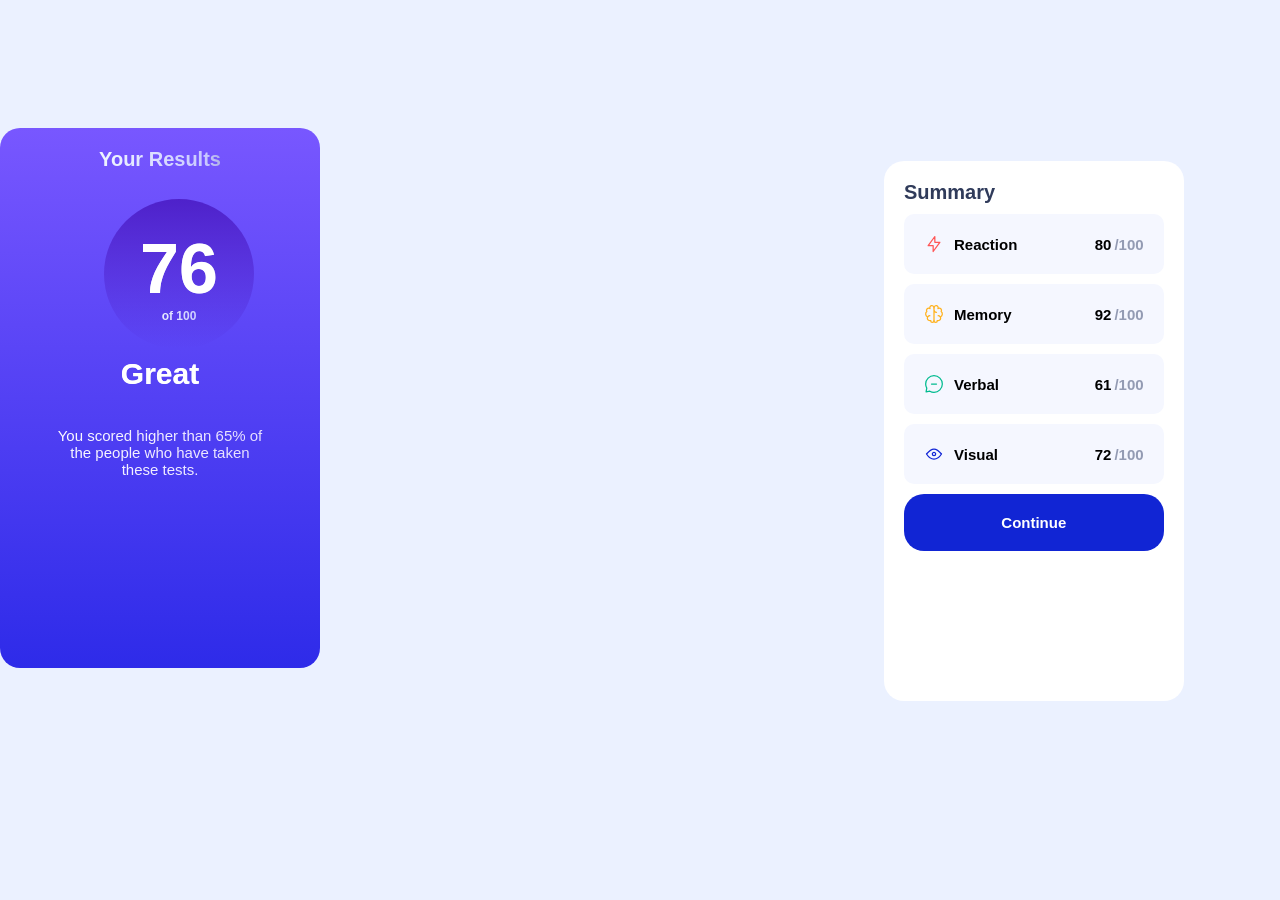
==== results-summary-component-main/index.html @ 83a4a167 "done" ====
<!DOCTYPE html>
<html lang="en">
<head>
  <meta charset="UTF-8">
  <meta name="viewport" content="width=device-width, initial-scale=1.0"> <!-- displays site properly based on user's device -->

  <link rel="icon" type="image/png" sizes="32x32" href="./assets/images/favicon-32x32.png">
  <link rel="stylesheet" href="style.css">
  
  <style>
    .attribution { font-size: 0.6875rem; text-align: center; }
    .attribution a { color: hsl(228, 45%, 44%); }
  </style>
</head>
<body>


  <div class="container">
  <div class="border1">

    <h1>Your Results</h1>

    <div class="circle">
      <h1>76</h1>
      <p>of 100</p>
    </div>

    <div class="text">
      <h1>Great</h1>
      <p>You scored higher than 65% of<br> the people who have taken<br> these tests.</p>
  </div>

  <div class="summary">
    <h1>Summary</h1>

      <div class="reaction">
        <img src="./assets/images/icon-reaction.svg" alt="reaction icon">
        <p>Reaction</p>
        <p>80<span>/100</span></p>
      </div>

      <div class="memory">
        <img src="./assets/images/icon-memory.svg" alt="memory icon">
        <p>Memory</p>
        <p>92<span>/100</span></p>
      </div>

      <div class="verbal">
        <img src="./assets/images/icon-verbal.svg" alt="verbal icon">
        <p>Verbal</p>
        <p>61<span>/100</span></p>
      </div>

      <div class="visual">
        <img src="./assets/images/icon-visual.svg" alt="visual icon">
        <p>Visual</p>
        <p>72<span>/100</span></p>
      </div>

      <button class="continue">Continue</button>

    </div>
  </div>

</div>

</body>
</html>
---- results-summary-component-main/style.css ----
*{
    margin: 0;
    padding: 0;
    box-sizing: border-box;
}

body{
    background-color: #ebf1ff;
    align-content: center;
}



.border1{
    background: linear-gradient(#7857ff, #2e2be9);
    padding: 20px;
    flex-direction: column;
    height: 60vh;
    width: 25%;
    justify-self: center;
    margin-top: 10%;
    margin-right: 30%;
    border-radius: 20px;
}

.border1 h1{
    background: linear-gradient(to right, #ffffff, #ebf1ff, #c8c7ff, #303b5a);
    background-clip: text;
    color: transparent;
    text-align: center;
    font-size: 20px;
    font-family: 'Red Hat Display', sans-serif;
    font-weight: 600;
}

.border1 .circle{
    background: linear-gradient(#4e21ca, #2421ca00);
    height: 150px;
    width: 150px;
    border-radius: 50%;
    margin-left: 30%;
    margin-top: 10%;
}

.circle h1{
    color: white;
    text-align: center;
    font-size: 70px;
    font-family: 'Red Hat Display', sans-serif;
    font-weight: 600;
    padding-top: 30px;
}

.circle p{
    background: linear-gradient(to right, #ffffff, #ebf1ff, #c8c7ff, #303b5a);
    background-clip: text;
    color: transparent;
    text-align: center;
    font-size: 12px;
    font-family: 'Red Hat Display', sans-serif;
    font-weight: 600;
}

.text{
    margin-top: 10%;
    text-align: center;
}

.text h1{
    color: white;
    font-size: 30px;
    font-family: 'Red Hat Display', sans-serif;
    font-weight: 600;
    margin-top: -20px
}

.text p {
    background: linear-gradient(to right, #ffffff, #e0d9ff);
    -webkit-background-clip: text;
    background-clip: text;
    color: transparent;
    padding-top: 36px;
    font-size: 15px;
    font-family: 'Red Hat Display', sans-serif;
    font-weight: 400;
}

.summary{
    background: #ffff;
    padding: 20px;
    display: flex;
    flex-direction: column;
    height: 60vh;
    width: 107%;
    justify-self: center;
    margin-top: -113.1%;
    margin-left: 96vh;
    border-radius: 20px;
}


.summary h1{
    color: #303b5a;
    text-align: left;
    font-size: 20px;
    font-family: 'Red Hat Display', sans-serif;
    font-weight: 600;
}

.reaction{
    display: flex;
    flex-direction: row;
    align-items: center;
    gap: 10px;
    padding: 20px;
    margin-top: 10px;
    background: #f5f7ff;
    border-radius: 10px;
}

.reaction p{
    font-size: 15px;
    font-family: 'Red Hat Display', sans-serif;
    font-weight: 600;
}

.reaction p:last-child{
    margin-left: auto;
}

.memory{
    display: flex;
    flex-direction: row;
    align-items: center;
    gap: 10px;
    padding: 20px;
    margin-top: 10px;
    background: #f5f7ff;
    border-radius: 10px;
}

.memory p{
    font-size: 15px;
    font-family: 'Red Hat Display', sans-serif;
    font-weight: 600;
}

.memory p:last-child{
    margin-left: auto;
}

.verbal{
    display: flex;
    flex-direction: row;
    align-items: center;
    gap: 10px;
    padding: 20px;
    margin-top: 10px;
    background: #f5f7ff;
    border-radius: 10px;
}

.verbal p{
    font-size: 15px;
    font-family: 'Red Hat Display', sans-serif;
    font-weight: 600;
}

.verbal p:last-child{
    margin-left: auto;
}

.visual{
    display: flex;
    flex-direction: row;
    align-items: center;
    gap: 10px;
    padding: 20px;
    margin-top: 10px;
    background: #f5f7ff;
    border-radius: 10px;
}

.visual p{
    font-size: 15px;
    font-family: 'Red Hat Display', sans-serif;
    font-weight: 600;
}

.visual p:last-child{
    margin-left: auto;
}

.reaction span,
.memory span,
.verbal span,
.visual span {
    color: #939bb3;
    margin-left: 3px;
}

.continue{
    background: #1125d4;
    color: white;
    padding: 20px;
    border-radius: 20px;
    border: none;
    text-align: center;
    font-size: 15px;
    font-family: 'Red Hat Display', sans-serif;
    font-weight: 600;
    margin-top: 10px;
}
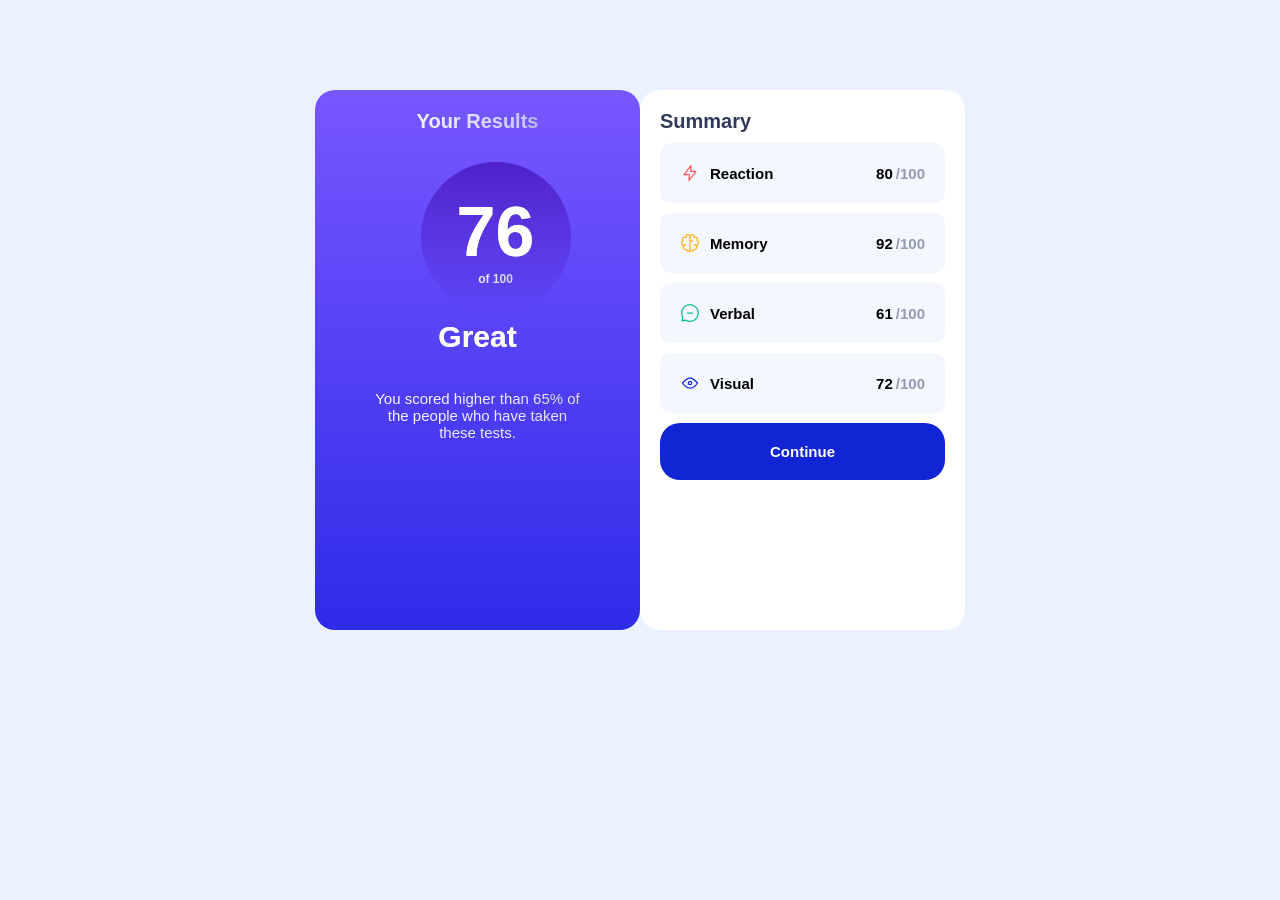
==== commit e35c7994: "done" ====
--- a/results-summary-component-main/index.html
+++ b/results-summary-component-main/index.html
@@ -3,7 +3,6 @@
 <head>
   <meta charset="UTF-8">
   <meta name="viewport" content="width=device-width, initial-scale=1.0"> <!-- displays site properly based on user's device -->
-
   <link rel="icon" type="image/png" sizes="32x32" href="./assets/images/favicon-32x32.png">
   <link rel="stylesheet" href="style.css">
   
@@ -16,6 +15,7 @@
 
 
   <div class="container">
+
   <div class="border1">
 
     <h1>Your Results</h1>
@@ -29,6 +29,7 @@
       <h1>Great</h1>
       <p>You scored higher than 65% of<br> the people who have taken<br> these tests.</p>
   </div>
+</div>
 
   <div class="summary">
     <h1>Summary</h1>
@@ -65,4 +66,5 @@
 </div>
 
 </body>
-</html>+</html>
+
--- a/results-summary-component-main/style.css
+++ b/results-summary-component-main/style.css
@@ -11,15 +11,11 @@
 
 
 
-.border1{
+.border1 {
     background: linear-gradient(#7857ff, #2e2be9);
     padding: 20px;
-    flex-direction: column;
+    width: 50%;
     height: 60vh;
-    width: 25%;
-    justify-self: center;
-    margin-top: 10%;
-    margin-right: 30%;
     border-radius: 20px;
 }
 
@@ -85,16 +81,13 @@
     font-weight: 400;
 }
 
-.summary{
-    background: #ffff;
+.summary {
+    background: white;
     padding: 20px;
     display: flex;
     flex-direction: column;
     height: 60vh;
-    width: 107%;
-    justify-self: center;
-    margin-top: -113.1%;
-    margin-left: 96vh;
+    width: 50%;
     border-radius: 20px;
 }
 
@@ -212,3 +205,36 @@
     margin-top: 10px;
 }
 
+.container {
+    display: flex;
+    justify-content: center;
+    align-items: stretch;
+    width: 100%;
+    max-width: 650px;
+    margin: 10vh auto;
+}
+
+
+@media screen and (max-width: 600px) {
+
+    .container {
+        display: flex;
+        flex-direction: column;
+        width: 100%;
+        margin: 0;
+    }
+
+    .border1 {
+        width: 100%;
+        height: auto;
+        margin: 0;
+        border-radius: 0 0 25px 25px;
+    }
+
+    .summary {
+        width: 100%;
+        height: auto;
+        margin: 0;
+        border-radius: 0;
+    }
+}
